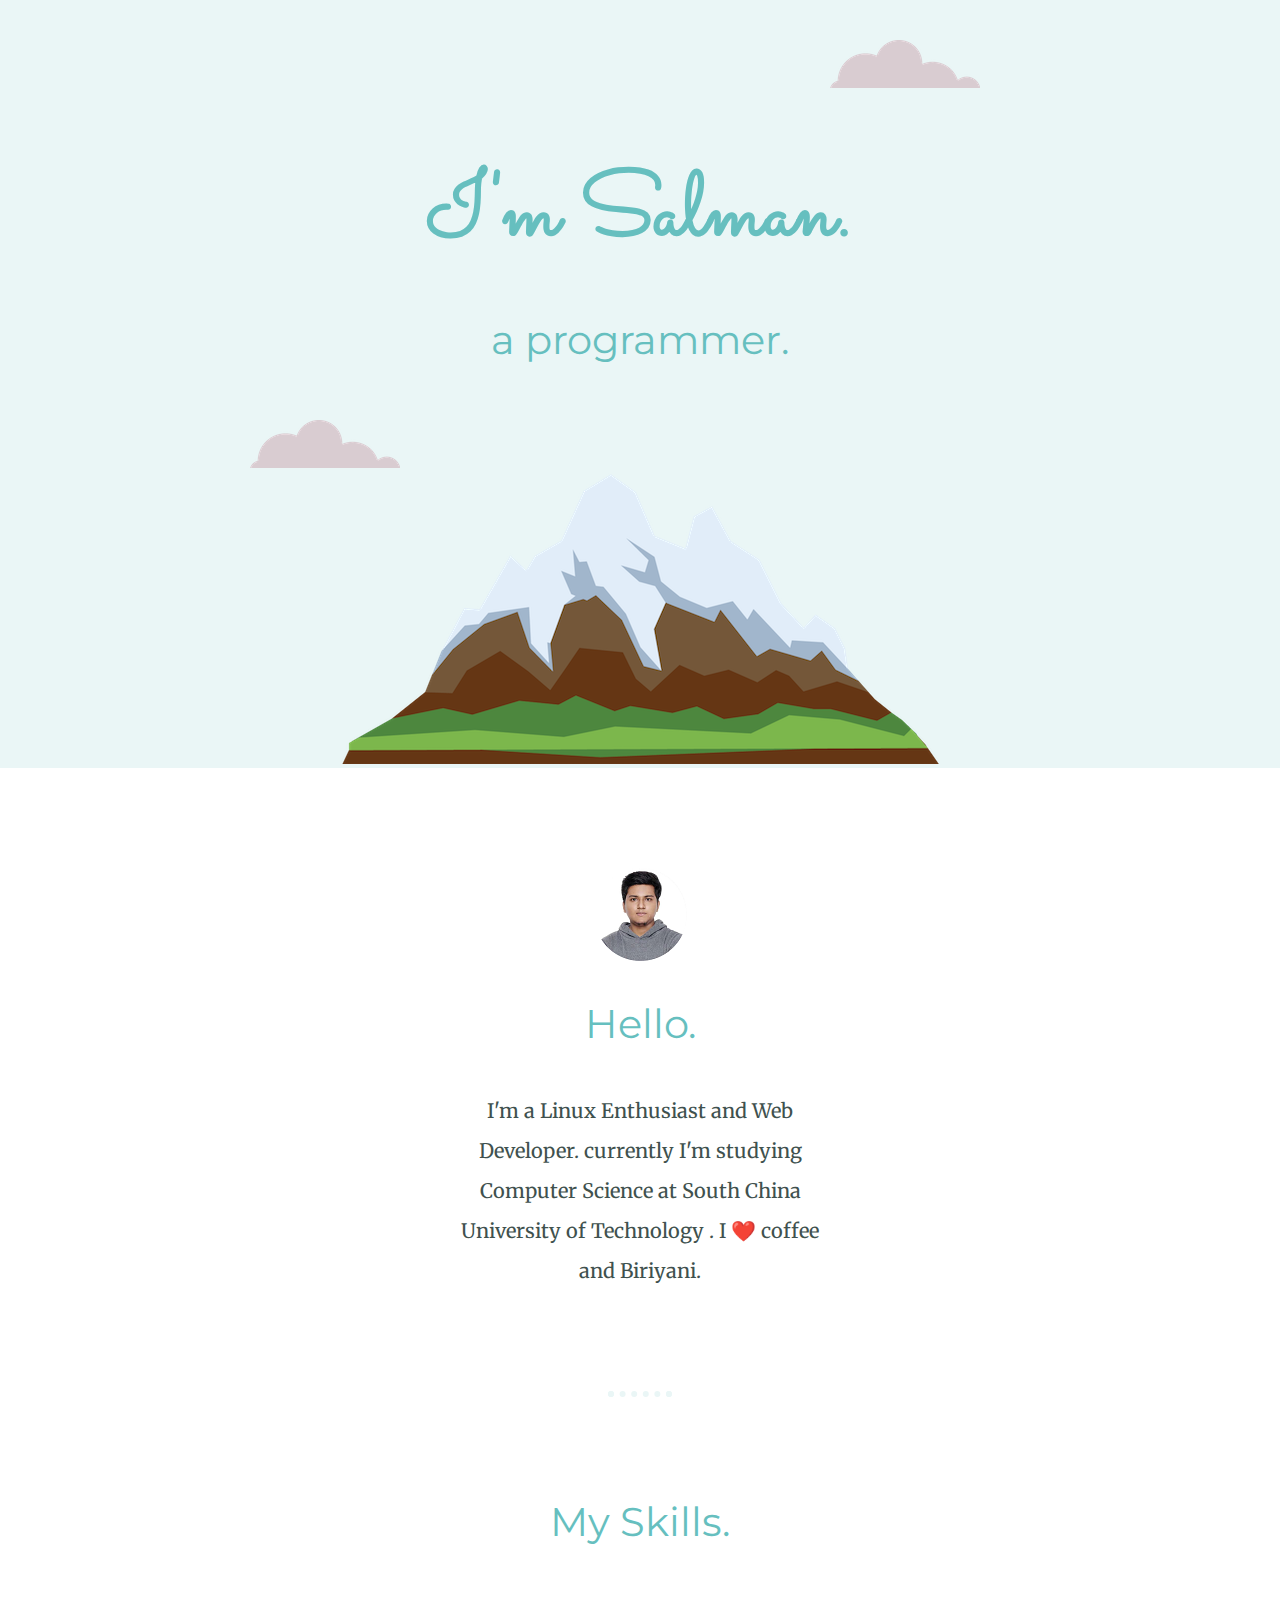
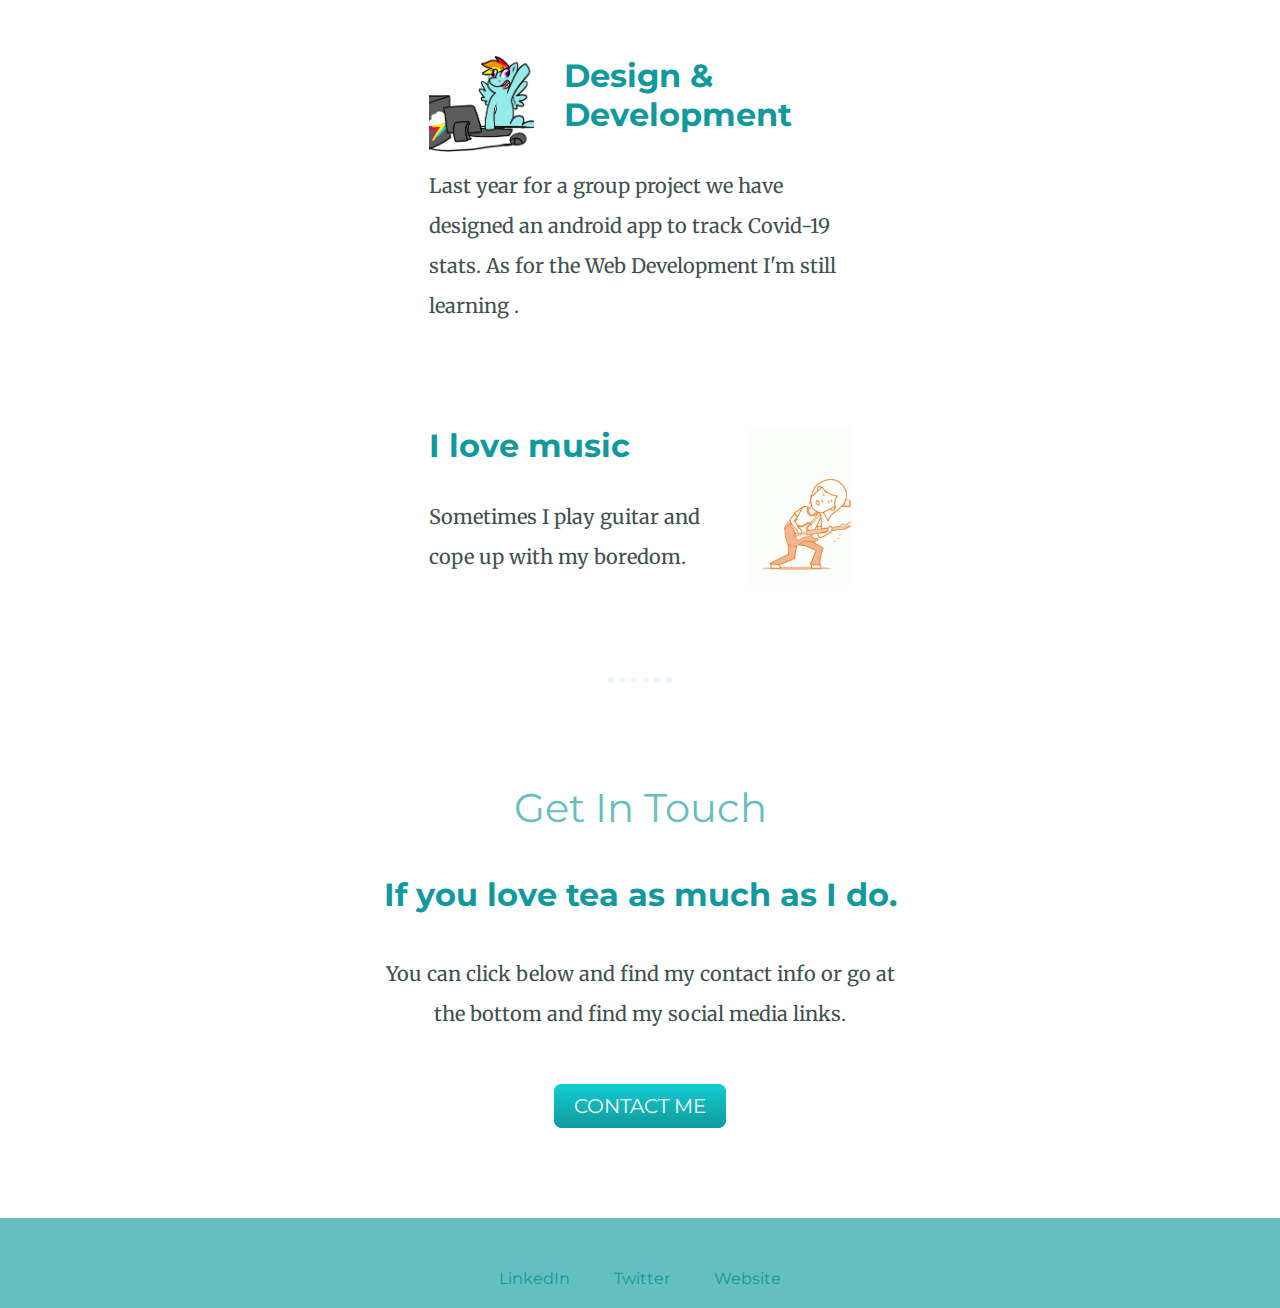
==== index.html @ 55b5983a "first upload" ====
<!DOCTYPE html>
<html lang="en" dir="ltr">

<head>
  <meta charset="utf-8">
  <title>Salman</title>
  <link rel="stylesheet" type="text/css" href="css/styles.css">
  <link rel="icon" href="favicon.ico">
  <link href="https://fonts.googleapis.com/css?family=Merriweather|Montserrat|Sacramento&display=swap" rel="stylesheet">
</head>

<body>
  <div class="top-container">
    <img class="top-cloud" src="images/cloud.png" alt="cloud-img">
    <h1>I'm Salman.</h1>
    <p>
      <h2>a programmer.</h2>
    </p >
    <img class="bottom-cloud" src="images/cloud.png" alt="cloud-img">
    <img src="images/mountain.png" alt="mountain-img">
  </div>

  <div class="middle-container">
    <div class="profile">
      <img src="images/me.png" class="my-image" alt="">
      <h2>Hello.</h2>
      <p class="intro-text">I'm a Linux Enthusiast and Web Developer. currently I'm studying Computer Science at South China University of Technology . I &#x2764;&#xfe0f; coffee and Biriyani.</p >
    </div>
    <hr>
    <div class="skills">
      <h2>My Skills.</h2>
      <div class="skill-row">
        <img class="my-image1" src=type.gif alt="">
        <h3>Design & Development</h3>
        <p>Last year for a group project we have designed an android app to track Covid-19 stats. As for the Web Development I'm still learning .</p >
      </div>
      <div class="skill-row">
        <img class="my-image2" src="guitar.gif" alt="">
        <h3>I love music</h3>
        <p>Sometimes I play guitar and cope up with my boredom.</p >
      </div>
    </div>
    <hr>
    <div class="contact-me">
      <h2>Get In Touch</h2>
      <h3>If you love tea as much as I do.</h3>
      <p class="contact-message">You can click below and find my contact info or go at the bottom and find my social media links.</p >
      <a class="butn" href="My-Contact.html">CONTACT ME</a>
    </div>
  </div>

  <div class="bottom-container">
    <a class="footer-link" href="https://www.linkedin.com/">LinkedIn</a>
    <a class="footer-link" href="https://twitter.com/">Twitter</a>
    <a class="footer-link" href="https://www.appbrewery.co/">Website</a>
  </div>

  </div>

</body>

</html>
---- css/styles.css ----
body {
  margin: 0;
  text-align: center;
  font-family: 'Merriweather', serif;
  color: #40514E;
}

h1 {
  margin: 50px auto 0 auto;
  font-family: 'Sacramento', cursive;
  font-size: 5.625rem;
  /* 16px = 1em = 100%*; rem -> not affected by its parent*/
  color: #66BFBF;
}

h2 {
  font-family: 'Montserrat', sans-serif;
  font-size: 2.5rem;
  color: #66BFBF;
  font-weight: normal;
  padding-bottom: 10px;
}

h3 {
  font-family: 'Montserrat', sans-serif;
  color: #11999E;
  font-size: 2rem;
}

p {
  line-height: 2;
  font-size: 1.25rem;
}

hr {
  border: dotted #EAF6F6 6px;
  border-bottom: none;
  width: 4%;
  margin: 100px auto;
}

a {
  color: #11999E;
  font-family: 'Montserrat', sans-serif;
  margin: 10px 20px;
  text-decoration: none;
}

a:hover {
  color: #EAF6f6;
}

.intro-text {
  width: 30%;
  margin: auto;
}

.contact-message {
  width: 40%;
  margin: 40px auto 60px;
}

.top-container {
  background-color: #EAF6F6;
  position: relative;
  padding-top: 100px;
}

.middle-container {
  margin: 100px 0;
}
.my-image{
}
.my-image1 {
  width: 25%;
  float: left;
  margin-right: 30px;
}

.my-image2 {
  width: 25%;
  float: right;
  margin-left: 30px;
}

.bottom-container {
  background-color: #66BFBF;
  padding: 50px 0 20px;
}

.pro {
  text-decoration: underline;
}

.top-cloud {
  position: absolute;
  right: 300px;
  top: 40px;
}

.bottom-cloud {
  position: absolute;
  left: 250px;
  bottom: 300px;
}

.copyright-text {
  color: #EAF6F6;
  font-size: 0.75rem;
  padding: 20px 0;
}

.btn {
  color: #11999E;
}

.skill-row {
  width: 33%;
  margin: 100px auto 100px auto;
  text-align: left;
}

.butn {
  background: #11CDD4;
  background-image: -webkit-linear-gradient(top, #11CDD4, #11999B);
  background-image: -moz-linear-gradient(top, #11CDD4, #11999B);
  background-image: -ms-linear-gradient(top, #11CDD4, #11999B);
  background-image: -o-linear-gradient(top, #11CDD4, #11999B);
  background-image: linear-gradient(to bottom, #11CDD4, #11999B);
  -webkit-border-radius: 8;
  -moz-border-radius: 8;
  border-radius: 8px;
  font-family: 'Montserrat', sans-serif;
  color: #ffffff;
  font-size: 20px;
  padding: 10px 20px 10px 20px;
  text-decoration: none;
}

.butn:hover {
  background: #30E3CB;
  background-image: -webkit-linear-gradient(top, #30E3CB, #2BC4AD);
  background-image: -moz-linear-gradient(top, #30E3CB, #2BC4AD);
  background-image: -ms-linear-gradient(top, #30E3CB, #2BC4AD);
  background-image: -o-linear-gradient(top, #30E3CB, #2BC4AD);
  background-image: linear-gradient(to bottom, #30E3CB, #2BC4AD);
  text-decoration: none;
}
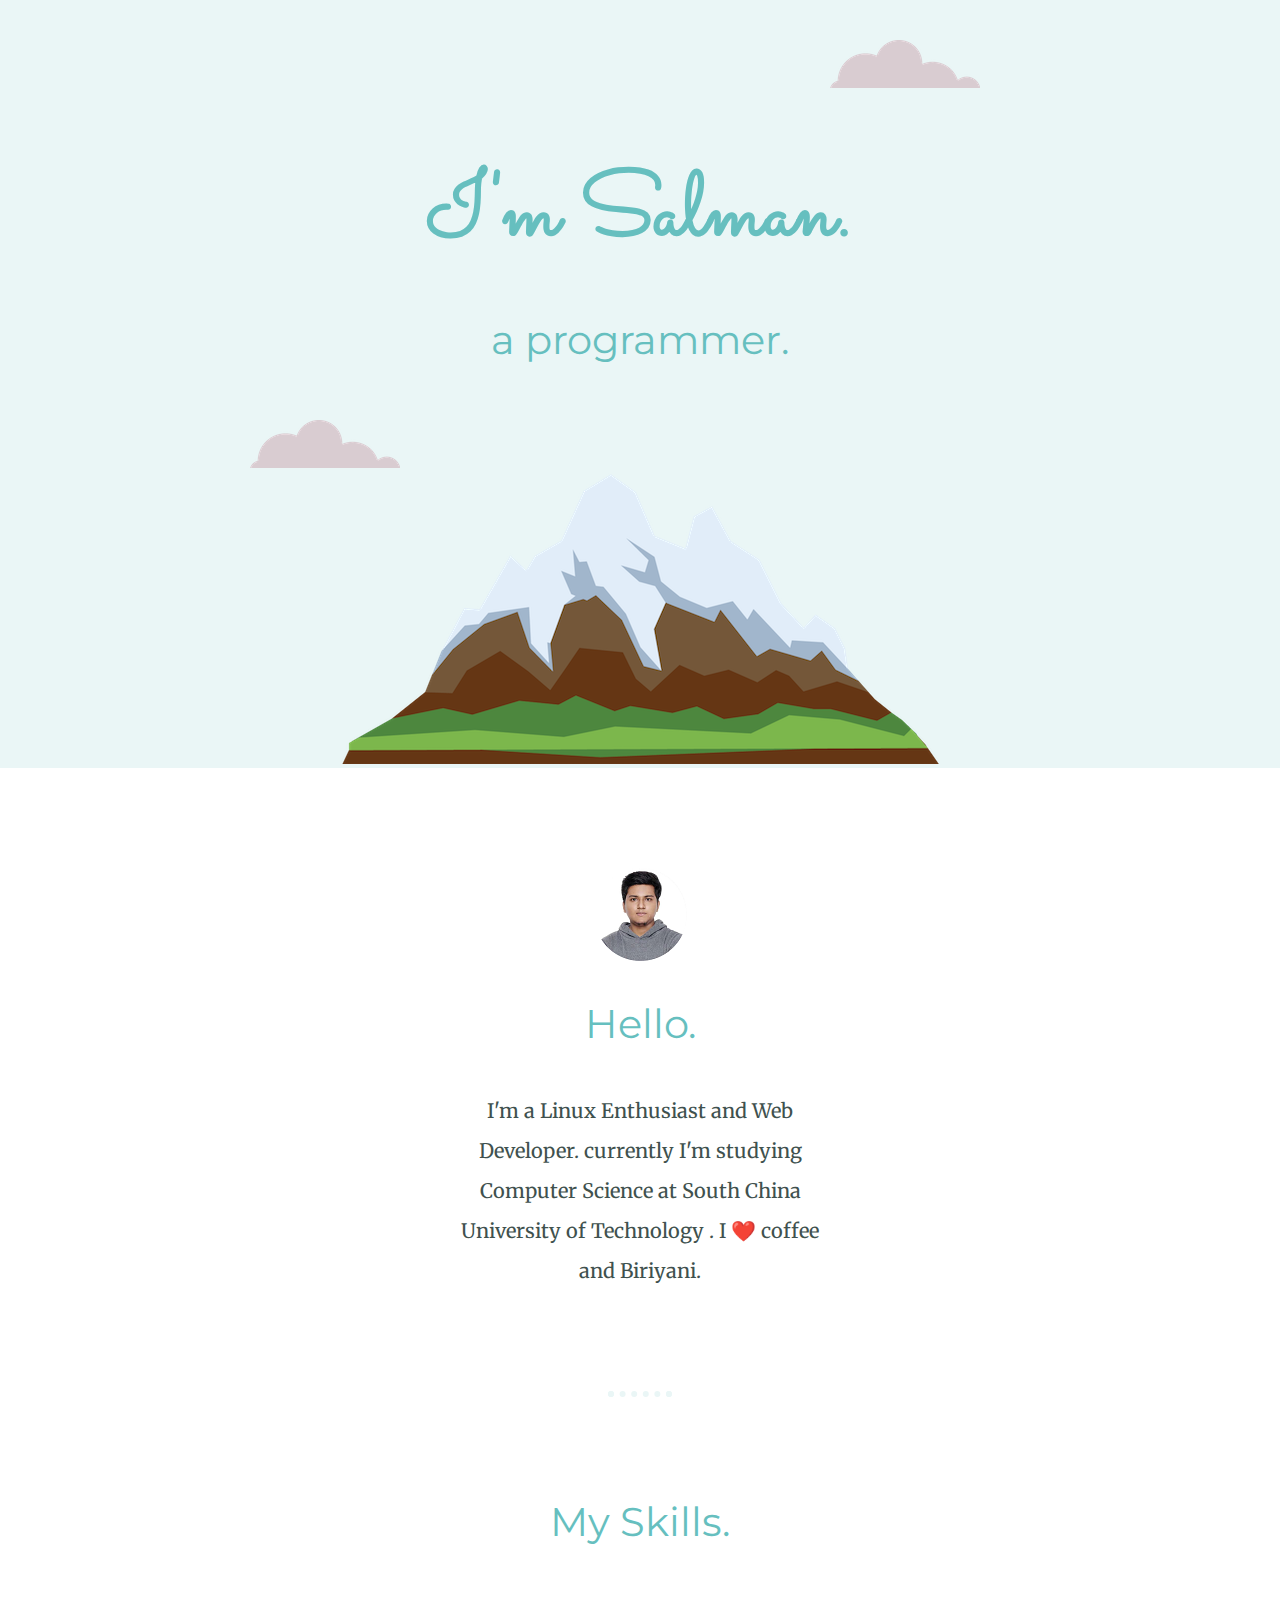
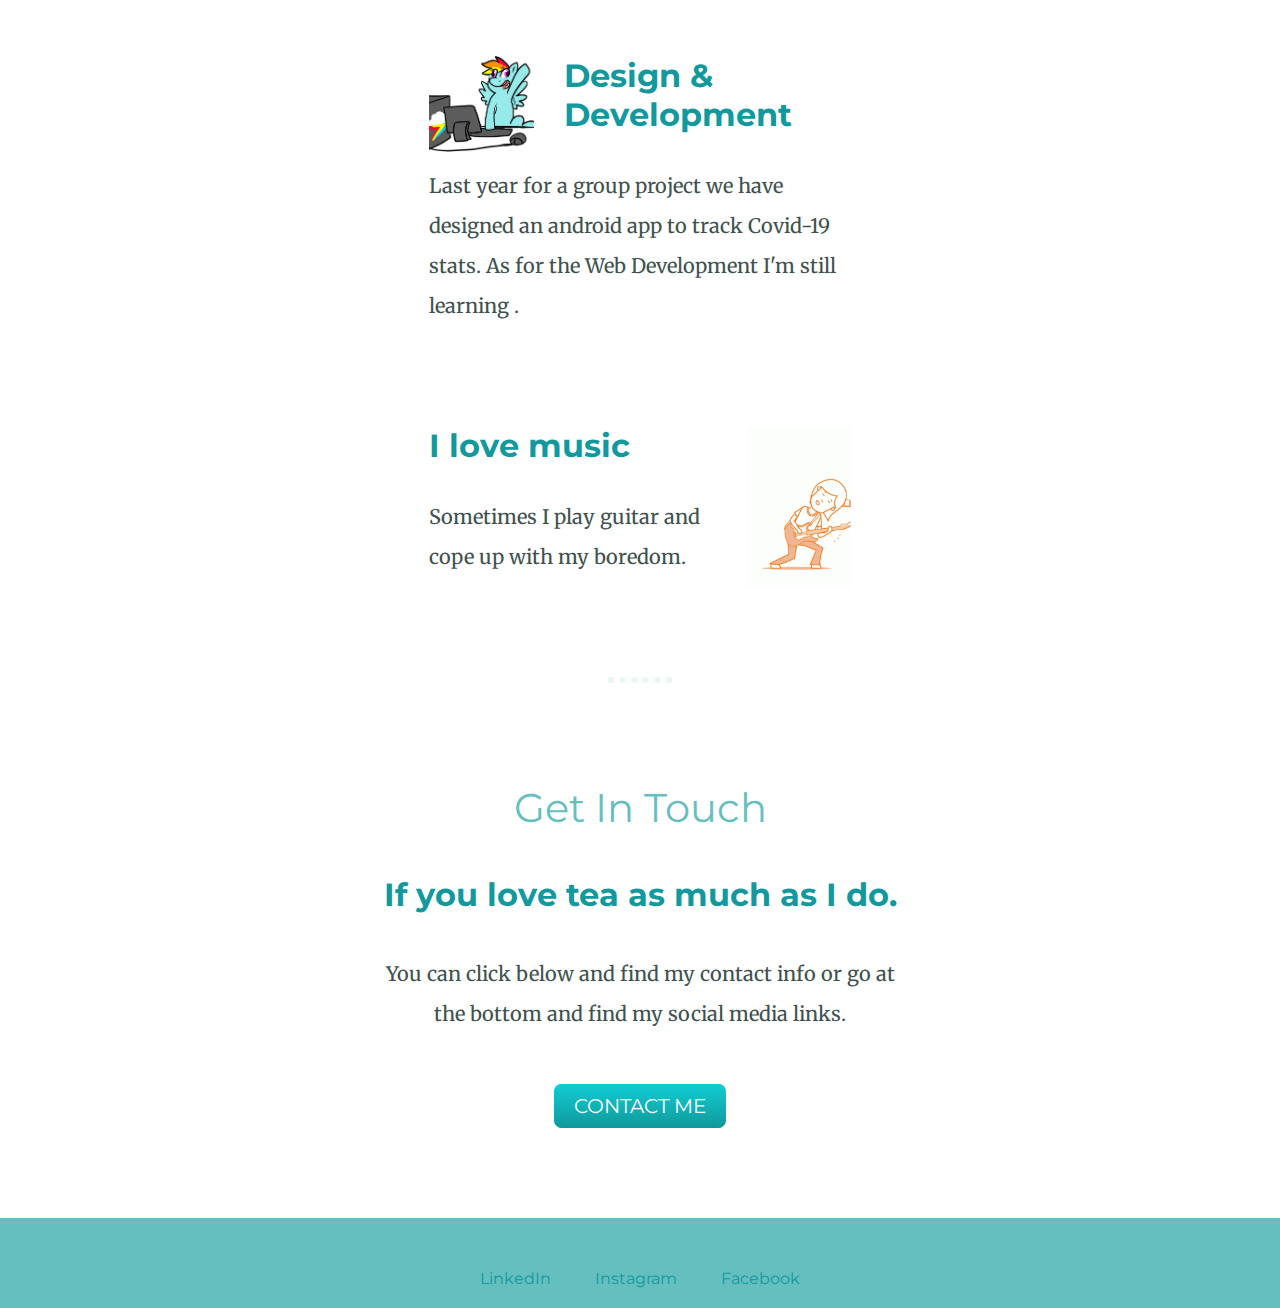
==== commit 35b1dd31: "Update index.html" ====
--- a/index.html
+++ b/index.html
@@ -50,9 +50,9 @@
   </div>
 
   <div class="bottom-container">
-    <a class="footer-link" href="https://www.linkedin.com/">LinkedIn</a>
-    <a class="footer-link" href="https://twitter.com/">Twitter</a>
-    <a class="footer-link" href="https://www.appbrewery.co/">Website</a>
+    <a class="footer-link" href="https://www.linkedin.com/in/md-salman-rahman-8765911b2/">LinkedIn</a>
+    <a class="footer-link" href="https://www.instagram.com/itsslmn/">Instagram</a>
+    <a class="footer-link" href="https://www.facebook.com/profile.php?id=100014465730887">Facebook</a>
   </div>
 
   </div>
